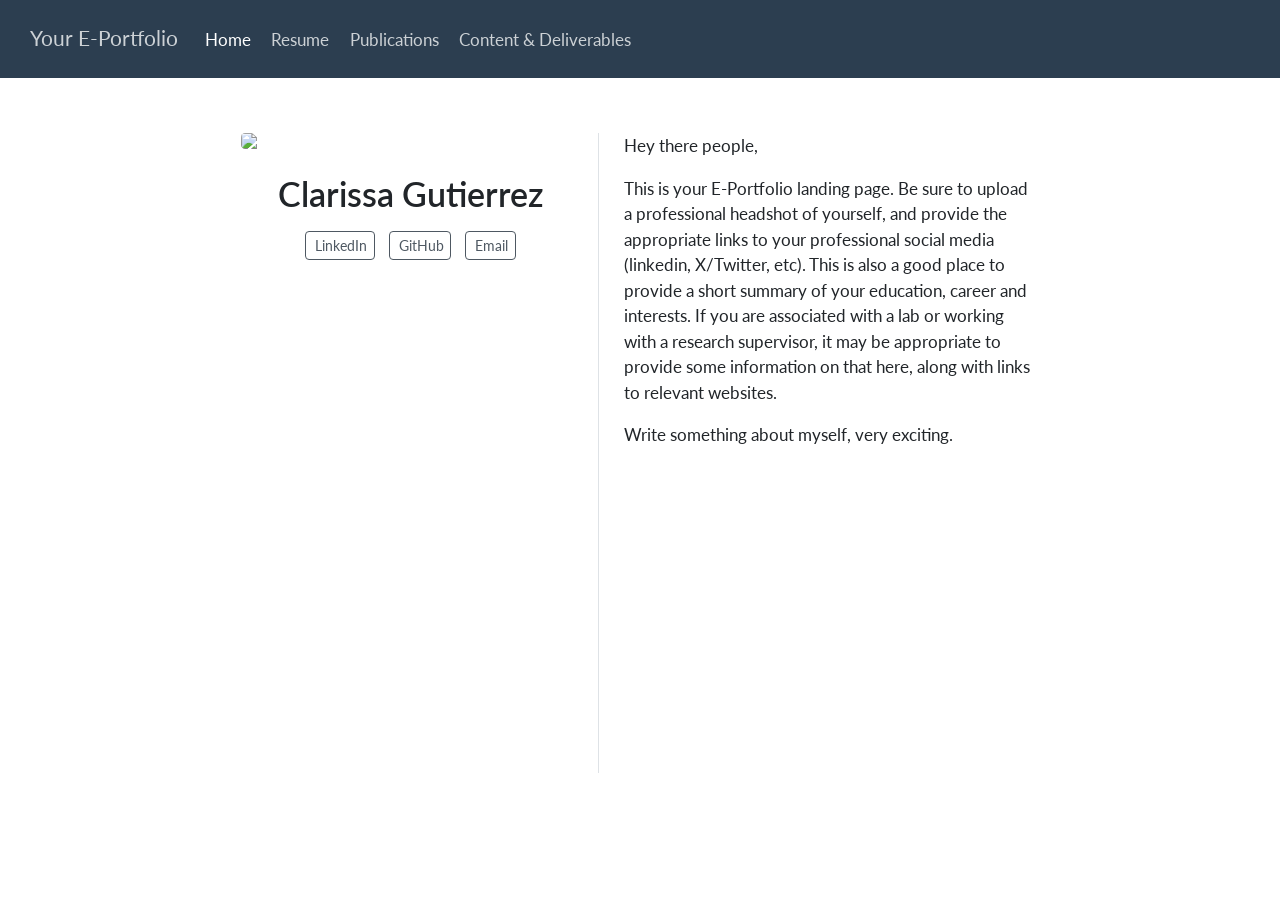
==== index.html @ 87f1e287 "JPEG from .png to .jpeg" ====
<!DOCTYPE html>
<html xmlns="http://www.w3.org/1999/xhtml" lang="en" xml:lang="en"><head>

<meta charset="utf-8">
<meta name="generator" content="quarto-1.8.27">

<meta name="viewport" content="width=device-width, initial-scale=1.0, user-scalable=yes">


<title>Clarissa Gutierrez – Your E-Portfolio</title>
<style>
code{white-space: pre-wrap;}
span.smallcaps{font-variant: small-caps;}
div.columns{display: flex; gap: min(4vw, 1.5em);}
div.column{flex: auto; overflow-x: auto;}
div.hanging-indent{margin-left: 1.5em; text-indent: -1.5em;}
ul.task-list{list-style: none;}
ul.task-list li input[type="checkbox"] {
  width: 0.8em;
  margin: 0 0.8em 0.2em -1em; /* quarto-specific, see https://github.com/quarto-dev/quarto-cli/issues/4556 */ 
  vertical-align: middle;
}
</style>


<script src="site_libs/quarto-nav/quarto-nav.js"></script>
<script src="site_libs/quarto-nav/headroom.min.js"></script>
<script src="site_libs/clipboard/clipboard.min.js"></script>
<script src="site_libs/quarto-search/autocomplete.umd.js"></script>
<script src="site_libs/quarto-search/fuse.min.js"></script>
<script src="site_libs/quarto-search/quarto-search.js"></script>
<meta name="quarto:offset" content="./">
<script src="site_libs/quarto-html/quarto.js" type="module"></script>
<script src="site_libs/quarto-html/tabsets/tabsets.js" type="module"></script>
<script src="site_libs/quarto-html/axe/axe-check.js" type="module"></script>
<script src="site_libs/quarto-html/popper.min.js"></script>
<script src="site_libs/quarto-html/tippy.umd.min.js"></script>
<link href="site_libs/quarto-html/tippy.css" rel="stylesheet">
<link href="site_libs/quarto-html/quarto-syntax-highlighting-ed96de9b727972fe78a7b5d16c58bf87.css" rel="stylesheet" id="quarto-text-highlighting-styles">
<script src="site_libs/bootstrap/bootstrap.min.js"></script>
<link href="site_libs/bootstrap/bootstrap-icons.css" rel="stylesheet">
<link href="site_libs/bootstrap/bootstrap-ffa9a6279353761231ec249df0a7fdd3.min.css" rel="stylesheet" append-hash="true" id="quarto-bootstrap" data-mode="light">
<script id="quarto-search-options" type="application/json">{
  "location": "navbar",
  "copy-button": false,
  "collapse-after": 3,
  "panel-placement": "end",
  "type": "overlay",
  "limit": 50,
  "keyboard-shortcut": [
    "f",
    "/",
    "s"
  ],
  "show-item-context": false,
  "language": {
    "search-no-results-text": "No results",
    "search-matching-documents-text": "matching documents",
    "search-copy-link-title": "Copy link to search",
    "search-hide-matches-text": "Hide additional matches",
    "search-more-match-text": "more match in this document",
    "search-more-matches-text": "more matches in this document",
    "search-clear-button-title": "Clear",
    "search-text-placeholder": "",
    "search-detached-cancel-button-title": "Cancel",
    "search-submit-button-title": "Submit",
    "search-label": "Search"
  }
}</script>


<link rel="stylesheet" href="styles.css">
</head>

<body class="nav-fixed fullcontent quarto-light">

<div id="quarto-search-results"></div>
  <header id="quarto-header" class="headroom fixed-top">
    <nav class="navbar navbar-expand-lg " data-bs-theme="dark">
      <div class="navbar-container container-fluid">
      <div class="navbar-brand-container mx-auto">
    <a class="navbar-brand" href="./index.html">
    <span class="navbar-title">Your E-Portfolio</span>
    </a>
  </div>
            <div id="quarto-search" class="" title="Search"></div>
          <button class="navbar-toggler" type="button" data-bs-toggle="collapse" data-bs-target="#navbarCollapse" aria-controls="navbarCollapse" role="menu" aria-expanded="false" aria-label="Toggle navigation" onclick="if (window.quartoToggleHeadroom) { window.quartoToggleHeadroom(); }">
  <span class="navbar-toggler-icon"></span>
</button>
          <div class="collapse navbar-collapse" id="navbarCollapse">
            <ul class="navbar-nav navbar-nav-scroll me-auto">
  <li class="nav-item">
    <a class="nav-link active" href="./index.html" aria-current="page"> 
<span class="menu-text">Home</span></a>
  </li>  
  <li class="nav-item">
    <a class="nav-link" href="./resume.html"> 
<span class="menu-text">Resume</span></a>
  </li>  
  <li class="nav-item">
    <a class="nav-link" href="./publications.html"> 
<span class="menu-text">Publications</span></a>
  </li>  
  <li class="nav-item">
    <a class="nav-link" href="./content.html"> 
<span class="menu-text">Content &amp; Deliverables</span></a>
  </li>  
</ul>
          </div> <!-- /navcollapse -->
            <div class="quarto-navbar-tools">
</div>
      </div> <!-- /container-fluid -->
    </nav>
</header>
<!-- content -->
<div id="quarto-content" class="quarto-container page-columns page-rows-contents page-layout-article page-navbar">
<!-- sidebar -->
<!-- margin-sidebar -->
    
<!-- main -->
<div class="quarto-about-trestles">
  <div class="about-entity">
    <img src="images/clarissa_fsc.png" class="about-image
  rounded " style="width: 20em;">
<header id="title-block-header" class="quarto-title-block default">
<div class="quarto-title">
<h1 class="title">Clarissa Gutierrez</h1>
</div>
<div class="quarto-title-meta">
  </div>
</header>
    <div class="about-links">
  <a href="https://www.linkedin.com/in/clarissagutierrez0812/" class="about-link" rel="" target="">
    <i class="bi bi-linkedin"></i>
     <span class="about-link-text">LinkedIn</span>
  </a>
  <a href="https://github.com/cigm99" class="about-link" rel="" target="">
    <i class="bi bi-github"></i>
     <span class="about-link-text">GitHub</span>
  </a>
  <a href="mailto:cigm99@gmail.com" class="about-link" rel="" target="">
    <i class="bi bi-envelope-at"></i>
     <span class="about-link-text">Email</span>
  </a>
</div>
  </div>
  <div class="about-contents"><main class="content" id="quarto-document-content">
<p>Hey there people,</p>
<p>This is your E-Portfolio landing page. Be sure to upload a professional headshot of yourself, and provide the appropriate links to your professional social media (linkedin, X/Twitter, etc). This is also a good place to provide a short summary of your education, career and interests. If you are associated with a lab or working with a research supervisor, it may be appropriate to provide some information on that here, along with links to relevant websites.</p>
<p>Write something about myself, very exciting.</p>


</main></div>
</div>
 <!-- /main -->
<script id="quarto-html-after-body" type="application/javascript">
  window.document.addEventListener("DOMContentLoaded", function (event) {
    const isCodeAnnotation = (el) => {
      for (const clz of el.classList) {
        if (clz.startsWith('code-annotation-')) {                     
          return true;
        }
      }
      return false;
    }
    const onCopySuccess = function(e) {
      // button target
      const button = e.trigger;
      // don't keep focus
      button.blur();
      // flash "checked"
      button.classList.add('code-copy-button-checked');
      var currentTitle = button.getAttribute("title");
      button.setAttribute("title", "Copied!");
      let tooltip;
      if (window.bootstrap) {
        button.setAttribute("data-bs-toggle", "tooltip");
        button.setAttribute("data-bs-placement", "left");
        button.setAttribute("data-bs-title", "Copied!");
        tooltip = new bootstrap.Tooltip(button, 
          { trigger: "manual", 
            customClass: "code-copy-button-tooltip",
            offset: [0, -8]});
        tooltip.show();    
      }
      setTimeout(function() {
        if (tooltip) {
          tooltip.hide();
          button.removeAttribute("data-bs-title");
          button.removeAttribute("data-bs-toggle");
          button.removeAttribute("data-bs-placement");
        }
        button.setAttribute("title", currentTitle);
        button.classList.remove('code-copy-button-checked');
      }, 1000);
      // clear code selection
      e.clearSelection();
    }
    const getTextToCopy = function(trigger) {
      const outerScaffold = trigger.parentElement.cloneNode(true);
      const codeEl = outerScaffold.querySelector('code');
      for (const childEl of codeEl.children) {
        if (isCodeAnnotation(childEl)) {
          childEl.remove();
        }
      }
      return codeEl.innerText;
    }
    const clipboard = new window.ClipboardJS('.code-copy-button:not([data-in-quarto-modal])', {
      text: getTextToCopy
    });
    clipboard.on('success', onCopySuccess);
    if (window.document.getElementById('quarto-embedded-source-code-modal')) {
      const clipboardModal = new window.ClipboardJS('.code-copy-button[data-in-quarto-modal]', {
        text: getTextToCopy,
        container: window.document.getElementById('quarto-embedded-source-code-modal')
      });
      clipboardModal.on('success', onCopySuccess);
    }
      var localhostRegex = new RegExp(/^(?:http|https):\/\/localhost\:?[0-9]*\//);
      var mailtoRegex = new RegExp(/^mailto:/);
        var filterRegex = new RegExp('/' + window.location.host + '/');
      var isInternal = (href) => {
          return filterRegex.test(href) || localhostRegex.test(href) || mailtoRegex.test(href);
      }
      // Inspect non-navigation links and adorn them if external
     var links = window.document.querySelectorAll('a[href]:not(.nav-link):not(.navbar-brand):not(.toc-action):not(.sidebar-link):not(.sidebar-item-toggle):not(.pagination-link):not(.no-external):not([aria-hidden]):not(.dropdown-item):not(.quarto-navigation-tool):not(.about-link)');
      for (var i=0; i<links.length; i++) {
        const link = links[i];
        if (!isInternal(link.href)) {
          // undo the damage that might have been done by quarto-nav.js in the case of
          // links that we want to consider external
          if (link.dataset.originalHref !== undefined) {
            link.href = link.dataset.originalHref;
          }
        }
      }
    function tippyHover(el, contentFn, onTriggerFn, onUntriggerFn) {
      const config = {
        allowHTML: true,
        maxWidth: 500,
        delay: 100,
        arrow: false,
        appendTo: function(el) {
            return el.parentElement;
        },
        interactive: true,
        interactiveBorder: 10,
        theme: 'quarto',
        placement: 'bottom-start',
      };
      if (contentFn) {
        config.content = contentFn;
      }
      if (onTriggerFn) {
        config.onTrigger = onTriggerFn;
      }
      if (onUntriggerFn) {
        config.onUntrigger = onUntriggerFn;
      }
      window.tippy(el, config); 
    }
    const noterefs = window.document.querySelectorAll('a[role="doc-noteref"]');
    for (var i=0; i<noterefs.length; i++) {
      const ref = noterefs[i];
      tippyHover(ref, function() {
        // use id or data attribute instead here
        let href = ref.getAttribute('data-footnote-href') || ref.getAttribute('href');
        try { href = new URL(href).hash; } catch {}
        const id = href.replace(/^#\/?/, "");
        const note = window.document.getElementById(id);
        if (note) {
          return note.innerHTML;
        } else {
          return "";
        }
      });
    }
    const xrefs = window.document.querySelectorAll('a.quarto-xref');
    const processXRef = (id, note) => {
      // Strip column container classes
      const stripColumnClz = (el) => {
        el.classList.remove("page-full", "page-columns");
        if (el.children) {
          for (const child of el.children) {
            stripColumnClz(child);
          }
        }
      }
      stripColumnClz(note)
      if (id === null || id.startsWith('sec-')) {
        // Special case sections, only their first couple elements
        const container = document.createElement("div");
        if (note.children && note.children.length > 2) {
          container.appendChild(note.children[0].cloneNode(true));
          for (let i = 1; i < note.children.length; i++) {
            const child = note.children[i];
            if (child.tagName === "P" && child.innerText === "") {
              continue;
            } else {
              container.appendChild(child.cloneNode(true));
              break;
            }
          }
          if (window.Quarto?.typesetMath) {
            window.Quarto.typesetMath(container);
          }
          return container.innerHTML
        } else {
          if (window.Quarto?.typesetMath) {
            window.Quarto.typesetMath(note);
          }
          return note.innerHTML;
        }
      } else {
        // Remove any anchor links if they are present
        const anchorLink = note.querySelector('a.anchorjs-link');
        if (anchorLink) {
          anchorLink.remove();
        }
        if (window.Quarto?.typesetMath) {
          window.Quarto.typesetMath(note);
        }
        if (note.classList.contains("callout")) {
          return note.outerHTML;
        } else {
          return note.innerHTML;
        }
      }
    }
    for (var i=0; i<xrefs.length; i++) {
      const xref = xrefs[i];
      tippyHover(xref, undefined, function(instance) {
        instance.disable();
        let url = xref.getAttribute('href');
        let hash = undefined; 
        if (url.startsWith('#')) {
          hash = url;
        } else {
          try { hash = new URL(url).hash; } catch {}
        }
        if (hash) {
          const id = hash.replace(/^#\/?/, "");
          const note = window.document.getElementById(id);
          if (note !== null) {
            try {
              const html = processXRef(id, note.cloneNode(true));
              instance.setContent(html);
            } finally {
              instance.enable();
              instance.show();
            }
          } else {
            // See if we can fetch this
            fetch(url.split('#')[0])
            .then(res => res.text())
            .then(html => {
              const parser = new DOMParser();
              const htmlDoc = parser.parseFromString(html, "text/html");
              const note = htmlDoc.getElementById(id);
              if (note !== null) {
                const html = processXRef(id, note);
                instance.setContent(html);
              } 
            }).finally(() => {
              instance.enable();
              instance.show();
            });
          }
        } else {
          // See if we can fetch a full url (with no hash to target)
          // This is a special case and we should probably do some content thinning / targeting
          fetch(url)
          .then(res => res.text())
          .then(html => {
            const parser = new DOMParser();
            const htmlDoc = parser.parseFromString(html, "text/html");
            const note = htmlDoc.querySelector('main.content');
            if (note !== null) {
              // This should only happen for chapter cross references
              // (since there is no id in the URL)
              // remove the first header
              if (note.children.length > 0 && note.children[0].tagName === "HEADER") {
                note.children[0].remove();
              }
              const html = processXRef(null, note);
              instance.setContent(html);
            } 
          }).finally(() => {
            instance.enable();
            instance.show();
          });
        }
      }, function(instance) {
      });
    }
        let selectedAnnoteEl;
        const selectorForAnnotation = ( cell, annotation) => {
          let cellAttr = 'data-code-cell="' + cell + '"';
          let lineAttr = 'data-code-annotation="' +  annotation + '"';
          const selector = 'span[' + cellAttr + '][' + lineAttr + ']';
          return selector;
        }
        const selectCodeLines = (annoteEl) => {
          const doc = window.document;
          const targetCell = annoteEl.getAttribute("data-target-cell");
          const targetAnnotation = annoteEl.getAttribute("data-target-annotation");
          const annoteSpan = window.document.querySelector(selectorForAnnotation(targetCell, targetAnnotation));
          const lines = annoteSpan.getAttribute("data-code-lines").split(",");
          const lineIds = lines.map((line) => {
            return targetCell + "-" + line;
          })
          let top = null;
          let height = null;
          let parent = null;
          if (lineIds.length > 0) {
              //compute the position of the single el (top and bottom and make a div)
              const el = window.document.getElementById(lineIds[0]);
              top = el.offsetTop;
              height = el.offsetHeight;
              parent = el.parentElement.parentElement;
            if (lineIds.length > 1) {
              const lastEl = window.document.getElementById(lineIds[lineIds.length - 1]);
              const bottom = lastEl.offsetTop + lastEl.offsetHeight;
              height = bottom - top;
            }
            if (top !== null && height !== null && parent !== null) {
              // cook up a div (if necessary) and position it 
              let div = window.document.getElementById("code-annotation-line-highlight");
              if (div === null) {
                div = window.document.createElement("div");
                div.setAttribute("id", "code-annotation-line-highlight");
                div.style.position = 'absolute';
                parent.appendChild(div);
              }
              div.style.top = top - 2 + "px";
              div.style.height = height + 4 + "px";
              div.style.left = 0;
              let gutterDiv = window.document.getElementById("code-annotation-line-highlight-gutter");
              if (gutterDiv === null) {
                gutterDiv = window.document.createElement("div");
                gutterDiv.setAttribute("id", "code-annotation-line-highlight-gutter");
                gutterDiv.style.position = 'absolute';
                const codeCell = window.document.getElementById(targetCell);
                const gutter = codeCell.querySelector('.code-annotation-gutter');
                gutter.appendChild(gutterDiv);
              }
              gutterDiv.style.top = top - 2 + "px";
              gutterDiv.style.height = height + 4 + "px";
            }
            selectedAnnoteEl = annoteEl;
          }
        };
        const unselectCodeLines = () => {
          const elementsIds = ["code-annotation-line-highlight", "code-annotation-line-highlight-gutter"];
          elementsIds.forEach((elId) => {
            const div = window.document.getElementById(elId);
            if (div) {
              div.remove();
            }
          });
          selectedAnnoteEl = undefined;
        };
          // Handle positioning of the toggle
      window.addEventListener(
        "resize",
        throttle(() => {
          elRect = undefined;
          if (selectedAnnoteEl) {
            selectCodeLines(selectedAnnoteEl);
          }
        }, 10)
      );
      function throttle(fn, ms) {
      let throttle = false;
      let timer;
        return (...args) => {
          if(!throttle) { // first call gets through
              fn.apply(this, args);
              throttle = true;
          } else { // all the others get throttled
              if(timer) clearTimeout(timer); // cancel #2
              timer = setTimeout(() => {
                fn.apply(this, args);
                timer = throttle = false;
              }, ms);
          }
        };
      }
        // Attach click handler to the DT
        const annoteDls = window.document.querySelectorAll('dt[data-target-cell]');
        for (const annoteDlNode of annoteDls) {
          annoteDlNode.addEventListener('click', (event) => {
            const clickedEl = event.target;
            if (clickedEl !== selectedAnnoteEl) {
              unselectCodeLines();
              const activeEl = window.document.querySelector('dt[data-target-cell].code-annotation-active');
              if (activeEl) {
                activeEl.classList.remove('code-annotation-active');
              }
              selectCodeLines(clickedEl);
              clickedEl.classList.add('code-annotation-active');
            } else {
              // Unselect the line
              unselectCodeLines();
              clickedEl.classList.remove('code-annotation-active');
            }
          });
        }
    const findCites = (el) => {
      const parentEl = el.parentElement;
      if (parentEl) {
        const cites = parentEl.dataset.cites;
        if (cites) {
          return {
            el,
            cites: cites.split(' ')
          };
        } else {
          return findCites(el.parentElement)
        }
      } else {
        return undefined;
      }
    };
    var bibliorefs = window.document.querySelectorAll('a[role="doc-biblioref"]');
    for (var i=0; i<bibliorefs.length; i++) {
      const ref = bibliorefs[i];
      const citeInfo = findCites(ref);
      if (citeInfo) {
        tippyHover(citeInfo.el, function() {
          var popup = window.document.createElement('div');
          citeInfo.cites.forEach(function(cite) {
            var citeDiv = window.document.createElement('div');
            citeDiv.classList.add('hanging-indent');
            citeDiv.classList.add('csl-entry');
            var biblioDiv = window.document.getElementById('ref-' + cite);
            if (biblioDiv) {
              citeDiv.innerHTML = biblioDiv.innerHTML;
            }
            popup.appendChild(citeDiv);
          });
          return popup.innerHTML;
        });
      }
    }
  });
  </script>
</div> <!-- /content -->




</body></html>
---- site_libs/quarto-html/quarto-syntax-highlighting-ed96de9b727972fe78a7b5d16c58bf87.css ----
/* quarto syntax highlight colors */
:root {
  --quarto-hl-ot-color: #003B4F;
  --quarto-hl-at-color: #657422;
  --quarto-hl-ss-color: #20794D;
  --quarto-hl-an-color: #5E5E5E;
  --quarto-hl-fu-color: #4758AB;
  --quarto-hl-st-color: #20794D;
  --quarto-hl-cf-color: #003B4F;
  --quarto-hl-op-color: #5E5E5E;
  --quarto-hl-er-color: #AD0000;
  --quarto-hl-bn-color: #AD0000;
  --quarto-hl-al-color: #AD0000;
  --quarto-hl-va-color: #111111;
  --quarto-hl-bu-color: inherit;
  --quarto-hl-ex-color: inherit;
  --quarto-hl-pp-color: #AD0000;
  --quarto-hl-in-color: #5E5E5E;
  --quarto-hl-vs-color: #20794D;
  --quarto-hl-wa-color: #5E5E5E;
  --quarto-hl-do-color: #5E5E5E;
  --quarto-hl-im-color: #00769E;
  --quarto-hl-ch-color: #20794D;
  --quarto-hl-dt-color: #AD0000;
  --quarto-hl-fl-color: #AD0000;
  --quarto-hl-co-color: #5E5E5E;
  --quarto-hl-cv-color: #5E5E5E;
  --quarto-hl-cn-color: #8f5902;
  --quarto-hl-sc-color: #5E5E5E;
  --quarto-hl-dv-color: #AD0000;
  --quarto-hl-kw-color: #003B4F;
}

/* other quarto variables */
:root {
  --quarto-font-monospace: SFMono-Regular, Menlo, Monaco, Consolas, "Liberation Mono", "Courier New", monospace;
}

/* syntax highlight based on Pandoc's rules */
pre > code.sourceCode > span {
  color: #003B4F;
}

code.sourceCode > span {
  color: #003B4F;
}

div.sourceCode,
div.sourceCode pre.sourceCode {
  color: #003B4F;
}

/* Normal */
code span {
  color: #003B4F;
}

/* Alert */
code span.al {
  color: #AD0000;
  font-style: inherit;
}

/* Annotation */
code span.an {
  color: #5E5E5E;
  font-style: inherit;
}

/* Attribute */
code span.at {
  color: #657422;
  font-style: inherit;
}

/* BaseN */
code span.bn {
  color: #AD0000;
  font-style: inherit;
}

/* BuiltIn */
code span.bu {
  font-style: inherit;
}

/* ControlFlow */
code span.cf {
  color: #003B4F;
  font-weight: bold;
  font-style: inherit;
}

/* Char */
code span.ch {
  color: #20794D;
  font-style: inherit;
}

/* Constant */
code span.cn {
  color: #8f5902;
  font-style: inherit;
}

/* Comment */
code span.co {
  color: #5E5E5E;
  font-style: inherit;
}

/* CommentVar */
code span.cv {
  color: #5E5E5E;
  font-style: italic;
}

/* Documentation */
code span.do {
  color: #5E5E5E;
  font-style: italic;
}

/* DataType */
code span.dt {
  color: #AD0000;
  font-style: inherit;
}

/* DecVal */
code span.dv {
  color: #AD0000;
  font-style: inherit;
}

/* Error */
code span.er {
  color: #AD0000;
  font-style: inherit;
}

/* Extension */
code span.ex {
  font-style: inherit;
}

/* Float */
code span.fl {
  color: #AD0000;
  font-style: inherit;
}

/* Function */
code span.fu {
  color: #4758AB;
  font-style: inherit;
}

/* Import */
code span.im {
  color: #00769E;
  font-style: inherit;
}

/* Information */
code span.in {
  color: #5E5E5E;
  font-style: inherit;
}

/* Keyword */
code span.kw {
  color: #003B4F;
  font-weight: bold;
  font-style: inherit;
}

/* Operator */
code span.op {
  color: #5E5E5E;
  font-style: inherit;
}

/* Other */
code span.ot {
  color: #003B4F;
  font-style: inherit;
}

/* Preprocessor */
code span.pp {
  color: #AD0000;
  font-style: inherit;
}

/* SpecialChar */
code span.sc {
  color: #5E5E5E;
  font-style: inherit;
}

/* SpecialString */
code span.ss {
  color: #20794D;
  font-style: inherit;
}

/* String */
code span.st {
  color: #20794D;
  font-style: inherit;
}

/* Variable */
code span.va {
  color: #111111;
  font-style: inherit;
}

/* VerbatimString */
code span.vs {
  color: #20794D;
  font-style: inherit;
}

/* Warning */
code span.wa {
  color: #5E5E5E;
  font-style: italic;
}

.prevent-inlining {
  content: "</";
}

/*# sourceMappingURL=0920dd6d7437995b8cdf7429764427b1.css.map */
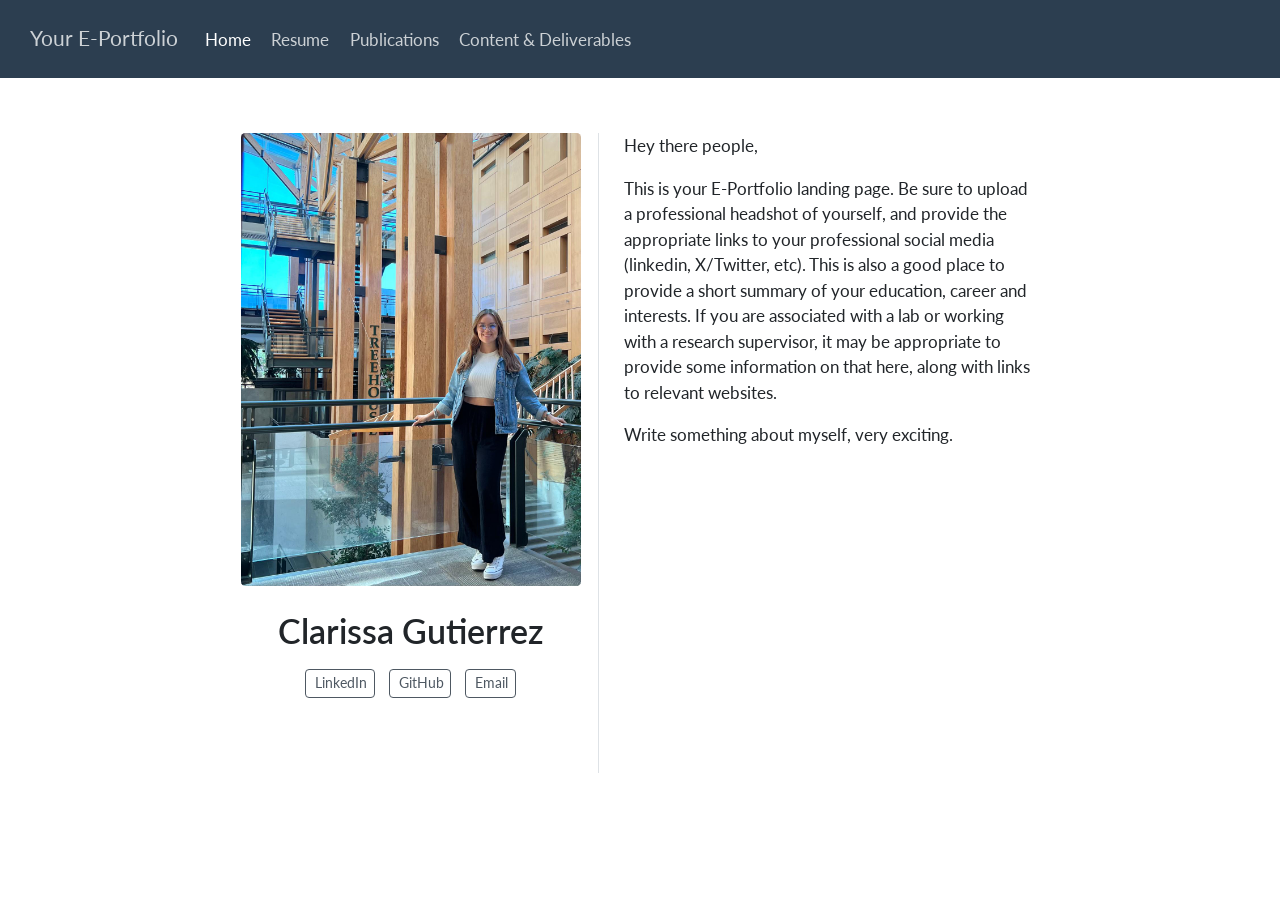
==== commit c76f3b7f: "Picture and hopefully bio changes to picture file and provisional bio" ====
--- a/index.html
+++ b/index.html
@@ -120,7 +120,7 @@
 <!-- main -->
 <div class="quarto-about-trestles">
   <div class="about-entity">
-    <img src="images/clarissa_fsc.png" class="about-image
+    <img src="images/clarissa_fsc.jpeg" class="about-image
   rounded " style="width: 20em;">
 <header id="title-block-header" class="quarto-title-block default">
 <div class="quarto-title">
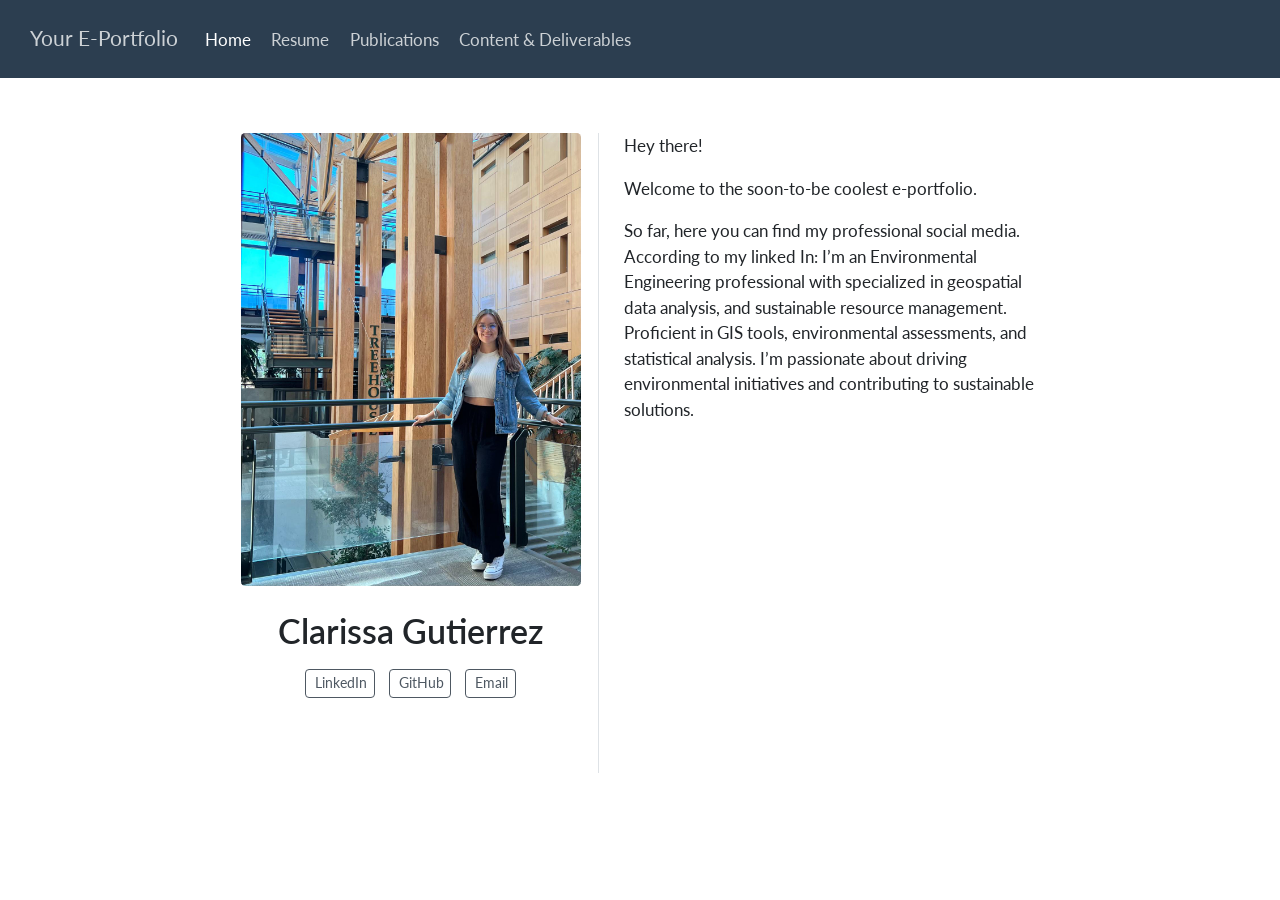
==== commit a85e708c: "Bio" ====
--- a/index.html
+++ b/index.html
@@ -145,9 +145,9 @@
 </div>
   </div>
   <div class="about-contents"><main class="content" id="quarto-document-content">
-<p>Hey there people,</p>
-<p>This is your E-Portfolio landing page. Be sure to upload a professional headshot of yourself, and provide the appropriate links to your professional social media (linkedin, X/Twitter, etc). This is also a good place to provide a short summary of your education, career and interests. If you are associated with a lab or working with a research supervisor, it may be appropriate to provide some information on that here, along with links to relevant websites.</p>
-<p>Write something about myself, very exciting.</p>
+<p>Hey there!</p>
+<p>Welcome to the soon-to-be coolest e-portfolio.</p>
+<p>So far, here you can find my professional social media. According to my linked In: I’m an Environmental Engineering professional with specialized in geospatial data analysis, and sustainable resource management. Proficient in GIS tools, environmental assessments, and statistical analysis. I’m passionate about driving environmental initiatives and contributing to sustainable solutions.</p>
 
 
 </main></div>
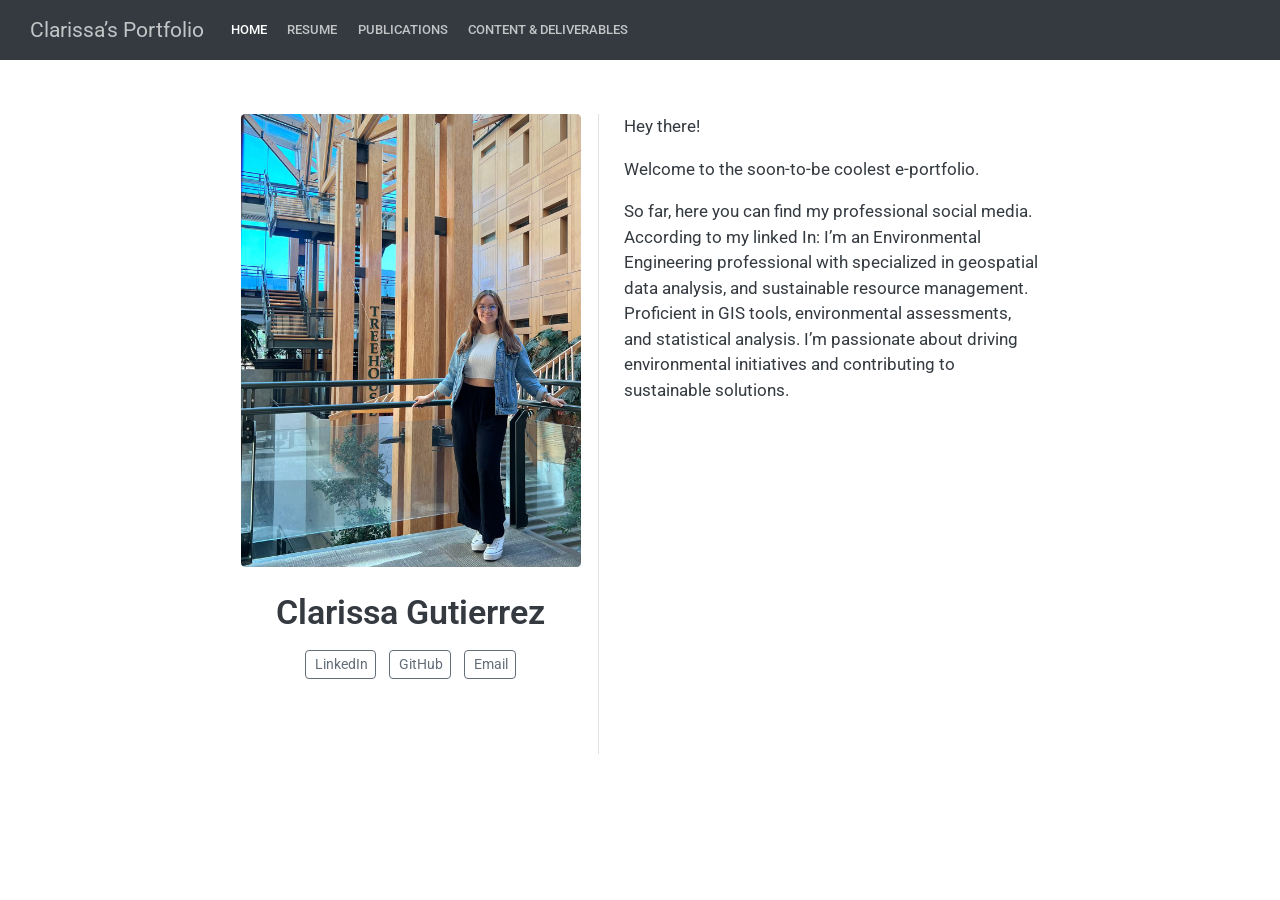
==== commit 990e2730: "Update? I think i changed the style? not sure" ====
--- a/index.html
+++ b/index.html
@@ -7,7 +7,7 @@
 <meta name="viewport" content="width=device-width, initial-scale=1.0, user-scalable=yes">
 
 
-<title>Clarissa Gutierrez – Your E-Portfolio</title>
+<title>Clarissa Gutierrez – Clarissa’s Portfolio</title>
 <style>
 code{white-space: pre-wrap;}
 span.smallcaps{font-variant: small-caps;}
@@ -39,7 +39,7 @@
 <link href="site_libs/quarto-html/quarto-syntax-highlighting-ed96de9b727972fe78a7b5d16c58bf87.css" rel="stylesheet" id="quarto-text-highlighting-styles">
 <script src="site_libs/bootstrap/bootstrap.min.js"></script>
 <link href="site_libs/bootstrap/bootstrap-icons.css" rel="stylesheet">
-<link href="site_libs/bootstrap/bootstrap-ffa9a6279353761231ec249df0a7fdd3.min.css" rel="stylesheet" append-hash="true" id="quarto-bootstrap" data-mode="light">
+<link href="site_libs/bootstrap/bootstrap-acb86da7cc94e534617b9af23b514896.min.css" rel="stylesheet" append-hash="true" id="quarto-bootstrap" data-mode="light">
 <script id="quarto-search-options" type="application/json">{
   "location": "navbar",
   "copy-button": false,
@@ -69,7 +69,7 @@
 }</script>
 
 
-<link rel="stylesheet" href="styles.css">
+<link rel="stylesheet" href="custom.css">
 </head>
 
 <body class="nav-fixed fullcontent quarto-light">
@@ -80,7 +80,7 @@
       <div class="navbar-container container-fluid">
       <div class="navbar-brand-container mx-auto">
     <a class="navbar-brand" href="./index.html">
-    <span class="navbar-title">Your E-Portfolio</span>
+    <span class="navbar-title">Clarissa’s Portfolio</span>
     </a>
   </div>
             <div id="quarto-search" class="" title="Search"></div>
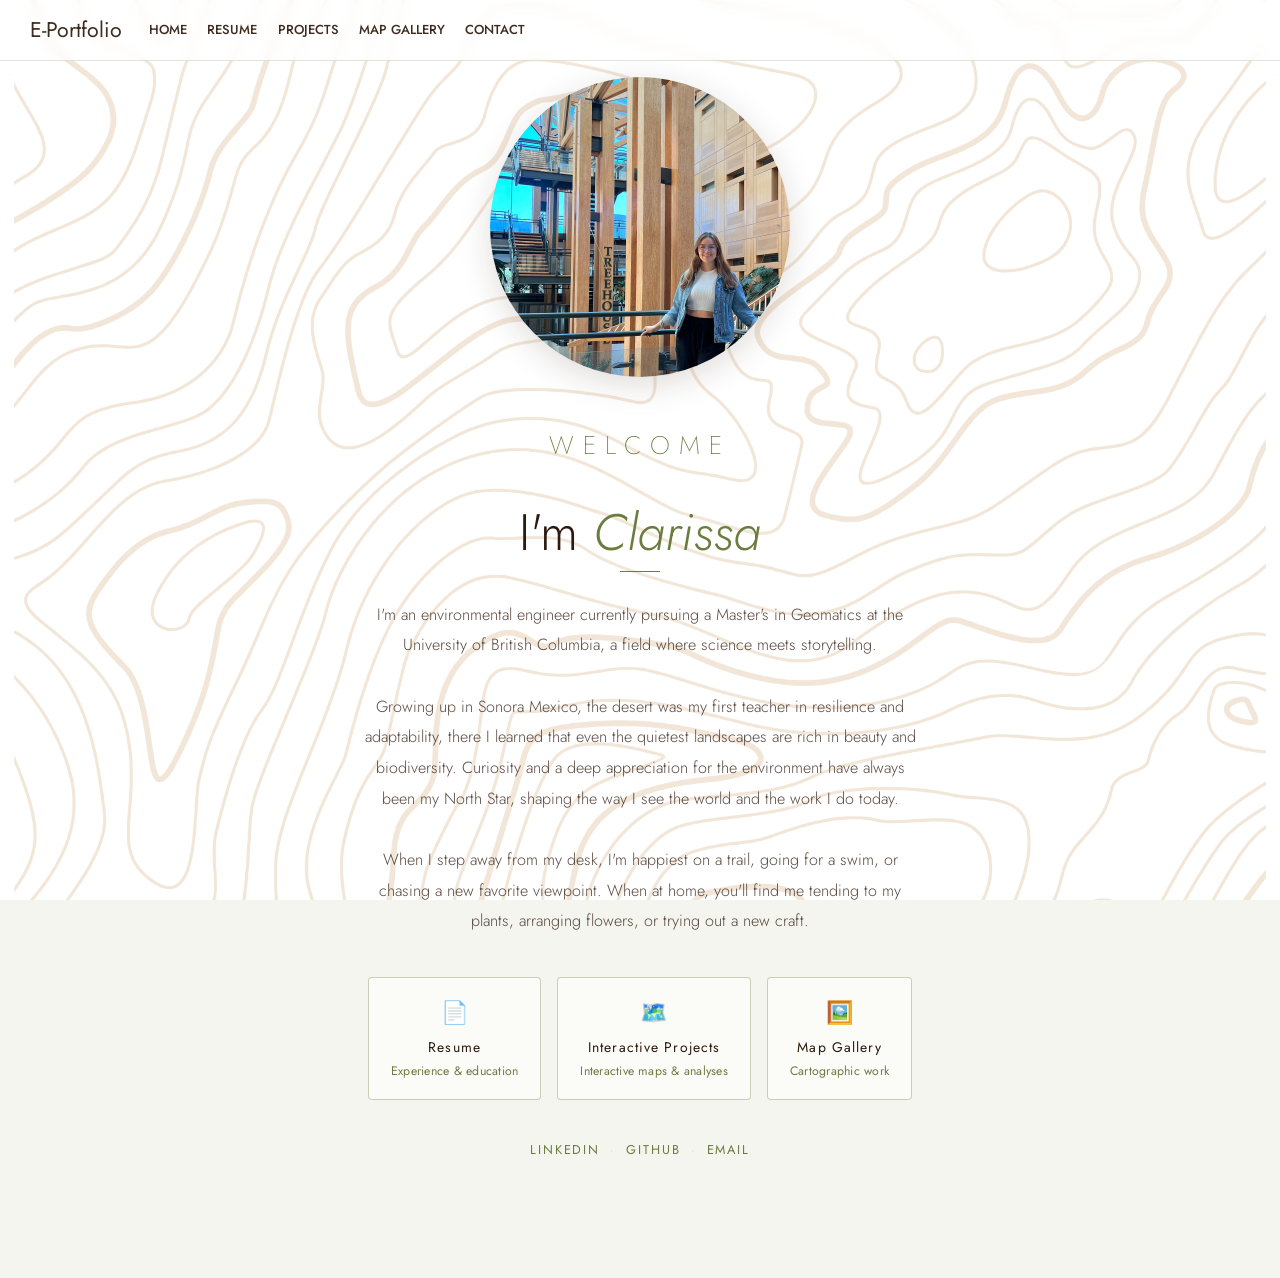
==== commit 12506f0b: "Basically everything" ====
--- a/index.html
+++ b/index.html
@@ -7,7 +7,7 @@
 <meta name="viewport" content="width=device-width, initial-scale=1.0, user-scalable=yes">
 
 
-<title>Clarissa Gutierrez – Clarissa’s Portfolio</title>
+<title>Home – E-Portfolio</title>
 <style>
 code{white-space: pre-wrap;}
 span.smallcaps{font-variant: small-caps;}
@@ -35,6 +35,7 @@
 <script src="site_libs/quarto-html/axe/axe-check.js" type="module"></script>
 <script src="site_libs/quarto-html/popper.min.js"></script>
 <script src="site_libs/quarto-html/tippy.umd.min.js"></script>
+<script src="site_libs/quarto-html/anchor.min.js"></script>
 <link href="site_libs/quarto-html/tippy.css" rel="stylesheet">
 <link href="site_libs/quarto-html/quarto-syntax-highlighting-ed96de9b727972fe78a7b5d16c58bf87.css" rel="stylesheet" id="quarto-text-highlighting-styles">
 <script src="site_libs/bootstrap/bootstrap.min.js"></script>
@@ -80,7 +81,7 @@
       <div class="navbar-container container-fluid">
       <div class="navbar-brand-container mx-auto">
     <a class="navbar-brand" href="./index.html">
-    <span class="navbar-title">Clarissa’s Portfolio</span>
+    <span class="navbar-title">E-Portfolio</span>
     </a>
   </div>
             <div id="quarto-search" class="" title="Search"></div>
@@ -98,12 +99,16 @@
 <span class="menu-text">Resume</span></a>
   </li>  
   <li class="nav-item">
-    <a class="nav-link" href="./publications.html"> 
-<span class="menu-text">Publications</span></a>
+    <a class="nav-link" href="./projects.html"> 
+<span class="menu-text">Projects</span></a>
   </li>  
   <li class="nav-item">
-    <a class="nav-link" href="./content.html"> 
-<span class="menu-text">Content &amp; Deliverables</span></a>
+    <a class="nav-link" href="./work.html"> 
+<span class="menu-text">Map Gallery</span></a>
+  </li>  
+  <li class="nav-item">
+    <a class="nav-link" href="./contact.html"> 
+<span class="menu-text">Contact</span></a>
   </li>  
 </ul>
           </div> <!-- /navcollapse -->
@@ -113,48 +118,105 @@
     </nav>
 </header>
 <!-- content -->
-<div id="quarto-content" class="quarto-container page-columns page-rows-contents page-layout-article page-navbar">
+<div id="quarto-content" class="quarto-container page-layout-custom page-navbar">
 <!-- sidebar -->
 <!-- margin-sidebar -->
-    
 <!-- main -->
-<div class="quarto-about-trestles">
-  <div class="about-entity">
-    <img src="images/clarissa_fsc.jpeg" class="about-image
-  rounded " style="width: 20em;">
+
 <header id="title-block-header" class="quarto-title-block default">
 <div class="quarto-title">
-<h1 class="title">Clarissa Gutierrez</h1>
+<h1 class="title">Home</h1>
 </div>
+
+
+
 <div class="quarto-title-meta">
+
+    
+  
+    
   </div>
+  
+
+
 </header>
-    <div class="about-links">
-  <a href="https://www.linkedin.com/in/clarissagutierrez0812/" class="about-link" rel="" target="">
-    <i class="bi bi-linkedin"></i>
-     <span class="about-link-text">LinkedIn</span>
-  </a>
-  <a href="https://github.com/cigm99" class="about-link" rel="" target="">
-    <i class="bi bi-github"></i>
-     <span class="about-link-text">GitHub</span>
-  </a>
-  <a href="mailto:cigm99@gmail.com" class="about-link" rel="" target="">
-    <i class="bi bi-envelope-at"></i>
-     <span class="about-link-text">Email</span>
-  </a>
-</div>
+
+
+<section class="home-hero">
+
+  <!-- Photo -->
+  <div class="home-photo">
+    <img src="images/clarissa_fsc.jpeg" alt="Clarissa Gutierrez">
   </div>
-  <div class="about-contents"><main class="content" id="quarto-document-content">
-<p>Hey there!</p>
-<p>Welcome to the soon-to-be coolest e-portfolio.</p>
-<p>So far, here you can find my professional social media. According to my linked In: I’m an Environmental Engineering professional with specialized in geospatial data analysis, and sustainable resource management. Proficient in GIS tools, environmental assessments, and statistical analysis. I’m passionate about driving environmental initiatives and contributing to sustainable solutions.</p>
-
-
-</main></div>
-</div>
- <!-- /main -->
+
+  <!-- Text -->
+  <div class="home-text">
+
+    <p class="home-greeting">WELCOME</p>
+
+    <h1 class="home-name"> I'm <em> Clarissa</em></h1>
+
+    <div class="home-divider"></div>
+
+    <p class="home-bio">
+      I'm an environmental engineer currently pursuing a Master's in Geomatics at the University of British Columbia, a field where science meets storytelling.
+      <br><br>
+      Growing up in Sonora Mexico, the desert was my first teacher in resilience and adaptability, there I learned that even the quietest landscapes are rich in beauty and biodiversity. Curiosity and a deep appreciation for the environment have always been my North Star, shaping the way I see the world and the work I do today.
+      <br><br>
+      When I step away from my desk, I'm happiest on a trail, going for a swim, or chasing a new favorite viewpoint. When at home, you'll find me tending to my plants, arranging flowers, or trying out a new craft.
+    </p>
+
+    <!-- Navigation Cards -->
+    <div class="home-cards">
+      
+       <a href="resume.html" class="home-card">
+        <span class="card-icon">📄</span>
+        <span class="card-label">Resume</span>
+        <span class="card-desc">Experience &amp; education</span>
+      </a>
+
+      <a href="projects.html" class="home-card">
+        <span class="card-icon">🗺️</span>
+        <span class="card-label">Interactive Projects</span>
+        <span class="card-desc">Interactive maps &amp; analyses</span>
+      </a>
+
+      <a href="work.html" class="home-card">
+        <span class="card-icon">🖼️</span>
+        <span class="card-label">Map Gallery</span>
+        <span class="card-desc">Cartographic work</span>
+      </a>
+
+    
+    </div>
+
+    <!-- Social Links -->
+    <div class="home-links">
+      <a href="https://www.linkedin.com/in/clarissagutierrez0812/" target="_blank">LinkedIn</a>
+      <span class="link-sep">·</span>
+      <a href="https://github.com/cigm99" target="_blank">GitHub</a>
+      <span class="link-sep">·</span>
+      <a href="mailto:cigm99@gmail.com">Email</a>
+    </div>
+
+  </div>
+
+</section>
+<p><br>
+</p>
+
+
+
+
 <script id="quarto-html-after-body" type="application/javascript">
   window.document.addEventListener("DOMContentLoaded", function (event) {
+    const icon = "";
+    const anchorJS = new window.AnchorJS();
+    anchorJS.options = {
+      placement: 'right',
+      icon: icon
+    };
+    anchorJS.add('.anchored');
     const isCodeAnnotation = (el) => {
       for (const clz of el.classList) {
         if (clz.startsWith('code-annotation-')) {                     
--- a/custom.css
+++ b/custom.css
@@ -0,0 +1,608 @@
+/* ============================================================
+   FONTS
+   ============================================================ */
+@import url('https://fonts.googleapis.com/css2?family=Cormorant+Garamond:ital,wght@0,300;0,400;1,300;1,400&family=Jost:wght@200;300;400&display=swap');
+
+/* ============================================================
+   BACKGROUND
+   ============================================================ */
+body, html {
+  background-color: #f5f5f0 !important;
+  background-image: url("images/background.png") !important;
+  background-repeat: repeat !important;
+  background-size: cover !important;
+  background-attachment: fixed !important;
+  font-family: 'Jost', sans-serif;
+  font-weight: 300;
+}
+
+/* ============================================================
+   TRANSPARENT CONTAINERS
+   ============================================================ */
+.quarto-container,
+.page-columns,
+#quarto-content,
+.page-layout-full,
+.page-layout-article,
+main,
+.content,
+.container,
+.container-fluid,
+.container-xl,
+.container-lg {
+  background-color: transparent !important;
+}
+
+/* ============================================================
+   SEMI-TRANSPARENT CONTENT PANELS
+   (not applied on homepage — page-layout: custom)
+   ============================================================ */
+.page-layout-article .page-columns > .content,
+.page-layout-article #quarto-document-content,
+.page-layout-article article,
+.page-layout-full .page-columns > .content,
+.page-layout-full #quarto-document-content,
+.page-layout-full article {
+  background-color: rgba(255, 255, 255, 0.65) !important;
+  border-radius: 8px;
+  padding: 12px;
+}
+
+#quarto-sidebar,
+.sidebar {
+  background-color: rgba(255, 255, 255, 0.65) !important;
+}
+
+.navbar {
+  background-color: rgba(255, 255, 255, 0.65) !important;
+  backdrop-filter: blur(6px);
+  border-bottom: 1px solid rgba(107, 124, 63, 0.2);
+}
+
+/* ============================================================
+   RICH BROWN TEXT - ALL ELEMENTS
+   ============================================================ */
+* {
+  color: #3d2b1f !important;
+}
+
+h1, h2, h3, h4, h5, h6, strong, b {
+  color: #6b7c3f !important;
+}
+
+/* ============================================================
+   LINKS
+   ============================================================ */
+a, .navbar-brand, .navbar-nav .nav-link {
+  color: #6b7c3f !important;
+}
+
+a:hover, .navbar-nav .nav-link:hover {
+  color: #4a5a2a !important;
+}
+
+/* ============================================================
+   TOC
+   ============================================================ */
+#TOC a,
+nav[role="doc-toc"] a {
+  color: #6b7c3f !important;
+  text-decoration: none !important;
+}
+
+#TOC a:hover,
+nav[role="doc-toc"] a:hover {
+  color: #2c1a0e !important;
+}
+
+#TOC a.active,
+nav[role="doc-toc"] a.active {
+  color: #2c1a0e !important;
+  font-weight: bold !important;
+  border-left: 3px solid #6b7c3f !important;
+  background-color: transparent !important;
+}
+
+.nav-link.active,
+.nav-link:focus {
+  color: #2c1a0e !important;
+}
+
+/* ============================================================
+   HOMEPAGE — HERO LAYOUT
+   ============================================================ */
+
+/* Hide Quarto's auto-generated title on the homepage */
+#title-block-header {
+  display: none !important;
+}
+
+/* Remove padding on custom layout so hero fills space */
+.page-layout-custom #quarto-content {
+  padding: 0 !important;
+  margin: 0 !important;
+}
+
+.home-hero {
+  display: flex;
+  flex-direction: column;
+  align-items: center;
+  min-height: 90vh;
+  max-width: 680px;
+  margin: 0 auto;
+  padding: 60px 32px 80px;
+  opacity: 0;
+  animation: fadeUp 1s ease forwards 0.2s;
+  background: transparent !important;
+  text-align: center;
+}
+
+/* --- Photo --- */
+.home-photo {
+  margin-bottom: 50px;
+}
+
+.home-photo img {
+  width: 300px;
+  height: 300px;
+  object-fit: cover;
+  object-position: top;
+  border-radius: 50%;
+  display: block;
+  box-shadow: 0 8px 32px rgba(44, 26, 14, 0.15);
+}
+
+/* --- Text block --- */
+.home-text {
+  display: flex;
+  flex-direction: column;
+  align-items: center;
+  width: 100%;
+}
+
+/* --- Greeting label --- */
+.home-greeting {
+  font-family: 'Jost', sans-serif;
+  font-weight: 200;
+  font-size: 1.5rem;
+  letter-spacing: 0.35em;
+  text-transform: uppercase;
+  color: #6b7c3f !important;
+  margin-bottom: 5px;
+}
+
+/* --- Name --- */
+.home-name {
+  font-family: 'Jost', sans-serif !important;
+  font-weight: 300 !important;
+  font-size: clamp(2.4rem, 4vw, 4rem) !important;
+  line-height: 1.1 !important;
+  color: #2c1a0e !important;
+  margin-bottom: 10px !important;
+  border: none !important;
+  padding: 0 !important;
+}
+
+.home-name em {
+  font-style: italic;
+  color: #6b7c3f !important;
+}
+
+/* --- Divider line --- */
+.home-divider {
+  width: 40px;
+  height: 1px;
+  background: #6b7c3f;
+  margin: 0 auto 28px;
+  opacity: 0;
+  animation: expandLine 0.8s ease forwards 0.9s;
+}
+
+/* --- Bio text --- */
+.home-bio {
+  font-size: 0.95rem;
+  line-height: 1.9;
+  color: #3d2b1f !important;
+  opacity: 0.85;
+  max-width: 560px;
+  margin-bottom: 40px;
+  text-align: center;
+}
+
+/* ============================================================
+   HOMEPAGE — NAVIGATION CARDS
+   ============================================================ */
+.home-cards {
+  display: flex;
+  gap: 16px;
+  margin-bottom: 40px;
+  flex-wrap: wrap;
+  justify-content: center;
+}
+
+.home-card {
+  display: flex;
+  flex-direction: column;
+  gap: 4px;
+  padding: 18px 22px;
+  border: 1px solid rgba(107, 124, 63, 0.35);
+  background-color: rgba(255, 255, 255, 0.55) !important;
+  backdrop-filter: blur(4px);
+  text-decoration: none !important;
+  color: #3d2b1f !important;
+  transition: border-color 0.25s ease, background 0.25s ease, transform 0.2s ease;
+  min-width: 130px;
+  border-radius: 4px;
+}
+
+.home-card:hover {
+  border-color: #6b7c3f;
+  background-color: rgba(255, 255, 255, 0.8) !important;
+  transform: translateY(-2px);
+  text-decoration: none !important;
+}
+
+.card-icon {
+  font-size: 1.3rem;
+  margin-bottom: 4px;
+}
+
+.card-label {
+  font-family: 'Jost', sans-serif;
+  font-weight: 400;
+  font-size: 0.82rem;
+  letter-spacing: 0.08em;
+  color: #2c1a0e !important;
+}
+
+.card-desc {
+  font-size: 0.72rem;
+  color: #6b7c3f !important;
+  letter-spacing: 0.02em;
+}
+
+/* ============================================================
+   HOMEPAGE — SOCIAL LINKS
+   ============================================================ */
+.home-links {
+  display: flex;
+  align-items: center;
+  justify-content: center;
+  gap: 10px;
+  font-size: 0.75rem;
+  letter-spacing: 0.15em;
+  text-transform: uppercase;
+}
+
+.home-links a {
+  color: #6b7c3f !important;
+  text-decoration: none !important;
+  transition: opacity 0.2s;
+}
+
+.home-links a:hover {
+  color: #4a5a2a !important;
+  opacity: 0.7;
+}
+
+.link-sep {
+  color: #c4b49a !important;
+}
+
+/* ============================================================
+   CONTACT PAGE
+   ============================================================ */
+.contact-hero {
+  display: flex;
+  flex-direction: column;
+  align-items: center;
+  min-height: 90vh;
+  max-width: 680px;
+  margin: 0 auto;
+  padding: 80px 32px;
+  opacity: 0;
+  animation: fadeUp 1s ease forwards 0.2s;
+  background: transparent !important;
+  text-align: center;
+}
+
+.contact-greeting {
+  font-family: 'Jost', sans-serif;
+  font-weight: 200;
+  font-size: 0.72rem;
+  letter-spacing: 0.35em;
+  text-transform: uppercase;
+  color: #6b7c3f !important;
+  margin-bottom: 16px;
+}
+
+.contact-title {
+  font-family: 'Jost', sans-serif !important;
+  font-weight: 300 !important;
+  font-size: clamp(2.4rem, 4vw, 4rem) !important;
+  line-height: 1.1 !important;
+  color: #2c1a0e !important;
+  margin-bottom: 24px !important;
+  border: none !important;
+  padding: 0 !important;
+}
+
+.contact-title em {
+  font-style: italic;
+  color: #6b7c3f !important;
+}
+
+.contact-divider {
+  width: 40px;
+  height: 1px;
+  background: #6b7c3f;
+  margin: 0 auto 28px;
+  opacity: 0;
+  animation: expandLine 0.8s ease forwards 0.9s;
+}
+
+.contact-intro {
+  font-size: 0.95rem;
+  line-height: 1.9;
+  color: #3d2b1f !important;
+  opacity: 0.85;
+  max-width: 520px;
+  margin-bottom: 32px;
+}
+
+.contact-location {
+  display: flex;
+  align-items: center;
+  justify-content: center;
+  gap: 8px;
+  font-size: 0.8rem;
+  color: #6b7c3f !important;
+  letter-spacing: 0.05em;
+  margin-bottom: 48px;
+  opacity: 0.9;
+}
+
+.location-icon {
+  font-size: 1rem;
+}
+
+/* --- Contact Cards --- */
+.contact-links {
+  display: flex;
+  flex-direction: column;
+  gap: 14px;
+  width: 100%;
+  max-width: 420px;
+}
+
+.contact-card {
+  display: flex;
+  align-items: center;
+  gap: 18px;
+  padding: 18px 24px;
+  border: 1px solid rgba(107, 124, 63, 0.35);
+  background-color: rgba(255, 255, 255, 0.75) !important;
+  backdrop-filter: blur(4px);
+  border-radius: 4px;
+  text-decoration: none !important;
+  transition: border-color 0.25s ease, background 0.25s ease, transform 0.2s ease;
+}
+
+.contact-card:hover {
+  border-color: #6b7c3f;
+  background-color: rgba(255, 255, 255, 0.95) !important;
+  transform: translateY(-2px);
+}
+
+.contact-card-icon {
+  font-size: 1.3rem;
+  flex-shrink: 0;
+}
+
+.contact-card-label {
+  font-family: 'Jost', sans-serif;
+  font-weight: 400;
+  font-size: 0.78rem;
+  letter-spacing: 0.12em;
+  text-transform: uppercase;
+  color: #2c1a0e !important;
+  min-width: 70px;
+}
+
+.contact-card-value {
+  font-size: 0.88rem;
+  color: #6b7c3f !important;
+  letter-spacing: 0.02em;
+}
+
+/* ============================================================
+   MAP GALLERY
+   ============================================================ */
+.gallery-grid {
+  display: grid;
+  grid-template-columns: 1fr 1fr;
+  gap: 24px;
+  padding: 8px 0 48px;
+}
+
+.gallery-item {
+  position: relative;
+  overflow: hidden;
+  border-radius: 4px;
+  cursor: pointer;
+  background: #e8e2d8;
+  box-shadow: 0 4px 16px rgba(44, 26, 14, 0.1);
+  transition: transform 0.3s ease, box-shadow 0.3s ease;
+}
+
+.gallery-item:hover {
+  transform: translateY(-4px);
+  box-shadow: 0 8px 28px rgba(44, 26, 14, 0.18);
+}
+
+.gallery-item img {
+  width: 100%;
+  aspect-ratio: 4 / 3;
+  object-fit: cover;
+  display: block;
+  transition: transform 0.4s ease, filter 0.4s ease;
+}
+
+.gallery-item:hover img {
+  transform: scale(1.03);
+  filter: brightness(0.6);
+}
+
+.gallery-hover {
+  position: absolute;
+  bottom: 0;
+  left: 0;
+  right: 0;
+  padding: 24px 20px 20px;
+  background: linear-gradient(to top, rgba(44, 26, 14, 0.85) 0%, transparent 100%);
+  opacity: 0;
+  transform: translateY(8px);
+  transition: opacity 0.3s ease, transform 0.3s ease;
+}
+
+.gallery-item:hover .gallery-hover {
+  opacity: 1;
+  transform: translateY(0);
+}
+
+.gallery-title {
+  font-family: 'Jost', sans-serif;
+  font-size: 1.1rem;
+  font-weight: 400;
+  color: #faf7f2 !important;
+  margin-bottom: 6px;
+  line-height: 1.3;
+}
+
+.gallery-desc {
+  font-size: 0.78rem;
+  color: rgba(250, 247, 242, 0.8) !important;
+  line-height: 1.6;
+}
+
+/* ============================================================
+   LIGHTBOX
+   ============================================================ */
+.lightbox-overlay {
+  position: fixed;
+  inset: 0;
+  background: rgba(44, 26, 14, 0.85);
+  backdrop-filter: blur(6px);
+  z-index: 1000;
+  display: flex;
+  align-items: center;
+  justify-content: center;
+  opacity: 0;
+  pointer-events: none;
+  transition: opacity 0.3s ease;
+}
+
+.lightbox-overlay.active {
+  opacity: 1;
+  pointer-events: all;
+}
+
+.lightbox-inner {
+  position: relative;
+  max-width: 90vw;
+  max-height: 90vh;
+  display: flex;
+  flex-direction: column;
+  align-items: center;
+}
+
+.lightbox-img {
+  max-width: 85vw;
+  max-height: 75vh;
+  object-fit: contain;
+  border-radius: 4px;
+  box-shadow: 0 16px 48px rgba(0,0,0,0.4);
+}
+
+.lightbox-caption {
+  text-align: center;
+  padding: 16px 24px 0;
+  max-width: 640px;
+}
+
+.lightbox-title {
+  font-family: 'Jost', sans-serif;
+  font-size: 1.2rem;
+  font-weight: 400;
+  color: #faf7f2 !important;
+  margin-bottom: 6px;
+}
+
+.lightbox-desc {
+  font-size: 0.82rem;
+  color: rgba(250, 247, 242, 0.75) !important;
+  line-height: 1.7;
+}
+
+.lightbox-close {
+  position: absolute;
+  top: -40px;
+  right: 0;
+  background: none;
+  border: none;
+  color: #faf7f2 !important;
+  font-size: 1.4rem;
+  cursor: pointer;
+  opacity: 0.7;
+  transition: opacity 0.2s;
+  padding: 4px 8px;
+}
+
+.lightbox-close:hover {
+  opacity: 1;
+}
+
+
+/* ============================================================
+   ANIMATIONS
+   ============================================================ */
+@keyframes fadeUp {
+  from { opacity: 0; transform: translateY(24px); }
+  to   { opacity: 1; transform: translateY(0); }
+}
+
+@keyframes expandLine {
+  from { opacity: 0; width: 0; }
+  to   { opacity: 1; width: 40px; }
+}
+
+/* ============================================================
+   RESPONSIVE
+   ============================================================ */
+@media (max-width: 768px) {
+  .home-hero {
+    grid-template-columns: 1fr;
+    gap: 40px;
+    padding: 60px 28px;
+    min-height: unset;
+  }
+
+  .home-photo img {
+    max-width: 180px;
+    aspect-ratio: 1 / 1;
+    border-radius: 50%;
+  }
+
+  .home-cards {
+    flex-direction: column;
+  }
+
+  .contact-hero {
+    padding: 60px 24px;
+  }
+
+  .contact-links {
+    max-width: 100%;
+  }
+}
+
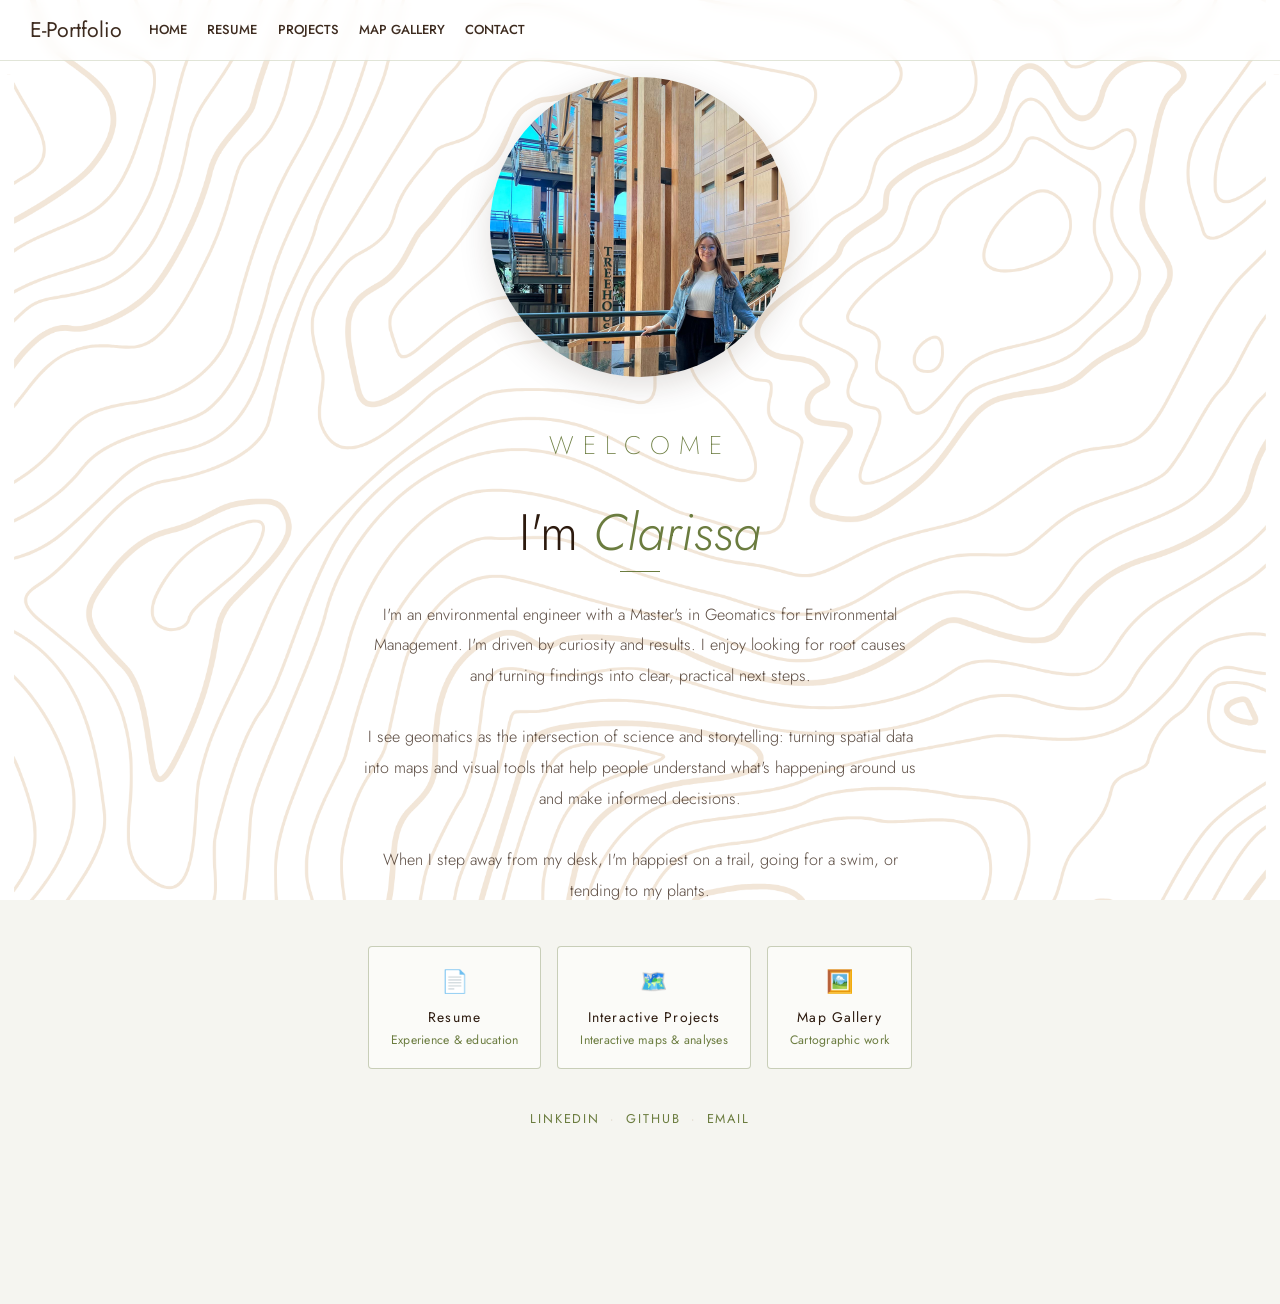
==== commit 24b8bb31: "Update to Bio Test1 check for format mistakes once its live" ====
--- a/index.html
+++ b/index.html
@@ -2,17 +2,23 @@
 <html xmlns="http://www.w3.org/1999/xhtml" lang="en" xml:lang="en"><head>
 
 <meta charset="utf-8">
-<meta name="generator" content="quarto-1.8.27">
+<meta name="generator" content="quarto-1.10.18">
 
 <meta name="viewport" content="width=device-width, initial-scale=1.0, user-scalable=yes">
 
 
 <title>Home – E-Portfolio</title>
 <style>
-code{white-space: pre-wrap;}
+/* Default styles provided by pandoc.
+** See https://pandoc.org/MANUAL.html#variables-for-html for config info.
+*/
 span.smallcaps{font-variant: small-caps;}
-div.columns{display: flex; gap: min(4vw, 1.5em);}
-div.column{flex: auto; overflow-x: auto;}
+div.columns{display: flex; gap: 1.5em;}
+div.column{flex: auto;}
+@media screen {
+div.columns{gap: min(4vw, 1.5em);}
+div.column{overflow-x: auto;}
+}
 div.hanging-indent{margin-left: 1.5em; text-indent: -1.5em;}
 ul.task-list{list-style: none;}
 ul.task-list li input[type="checkbox"] {
@@ -32,15 +38,14 @@
 <meta name="quarto:offset" content="./">
 <script src="site_libs/quarto-html/quarto.js" type="module"></script>
 <script src="site_libs/quarto-html/tabsets/tabsets.js" type="module"></script>
-<script src="site_libs/quarto-html/axe/axe-check.js" type="module"></script>
 <script src="site_libs/quarto-html/popper.min.js"></script>
 <script src="site_libs/quarto-html/tippy.umd.min.js"></script>
 <script src="site_libs/quarto-html/anchor.min.js"></script>
 <link href="site_libs/quarto-html/tippy.css" rel="stylesheet">
-<link href="site_libs/quarto-html/quarto-syntax-highlighting-ed96de9b727972fe78a7b5d16c58bf87.css" rel="stylesheet" id="quarto-text-highlighting-styles">
+<link href="site_libs/quarto-html/quarto-syntax-highlighting-64a204ab8560d761af7679ceaba22944.css" rel="stylesheet" id="quarto-text-highlighting-styles">
 <script src="site_libs/bootstrap/bootstrap.min.js"></script>
 <link href="site_libs/bootstrap/bootstrap-icons.css" rel="stylesheet">
-<link href="site_libs/bootstrap/bootstrap-acb86da7cc94e534617b9af23b514896.min.css" rel="stylesheet" append-hash="true" id="quarto-bootstrap" data-mode="light">
+<link href="site_libs/bootstrap/bootstrap-bcaea1afbde5c3fcfe46a7eae4a52071.min.css" rel="stylesheet" append-hash="true" id="quarto-bootstrap" data-mode="light">
 <script id="quarto-search-options" type="application/json">{
   "location": "navbar",
   "copy-button": false,
@@ -159,11 +164,11 @@
     <div class="home-divider"></div>
 
     <p class="home-bio">
-      I'm an environmental engineer currently pursuing a Master's in Geomatics at the University of British Columbia, a field where science meets storytelling.
-      <br><br>
-      Growing up in Sonora Mexico, the desert was my first teacher in resilience and adaptability, there I learned that even the quietest landscapes are rich in beauty and biodiversity. Curiosity and a deep appreciation for the environment have always been my North Star, shaping the way I see the world and the work I do today.
-      <br><br>
-      When I step away from my desk, I'm happiest on a trail, going for a swim, or chasing a new favorite viewpoint. When at home, you'll find me tending to my plants, arranging flowers, or trying out a new craft.
+    I'm an environmental engineer with a Master's in Geomatics for Environmental Management. I'm driven by curiosity and results. I enjoy looking for root causes and turning findings into clear, practical next steps.
+    <br><br>
+    I see geomatics as the intersection of science and storytelling: turning spatial data into maps and visual tools that help people understand what's happening around us and make informed decisions.
+    <br><br>
+    When I step away from my desk, I'm happiest on a trail, going for a swim, or tending to my plants. 
     </p>
 
     <!-- Navigation Cards -->
@@ -192,7 +197,7 @@
 
     <!-- Social Links -->
     <div class="home-links">
-      <a href="https://www.linkedin.com/in/clarissagutierrez0812/" target="_blank">LinkedIn</a>
+      <a href="https://www.linkedin.com/in/clarissagtzm/" target="_blank">LinkedIn</a>
       <span class="link-sep">·</span>
       <a href="https://github.com/cigm99" target="_blank">GitHub</a>
       <span class="link-sep">·</span>
@@ -202,6 +207,8 @@
   </div>
 
 </section>
+<p><br>
+</p>
 <p><br>
 </p>
 
--- a/site_libs/quarto-html/quarto-syntax-highlighting-64a204ab8560d761af7679ceaba22944.css
+++ b/site_libs/quarto-html/quarto-syntax-highlighting-64a204ab8560d761af7679ceaba22944.css
@@ -0,0 +1,236 @@
+/* quarto syntax highlight colors */
+:root {
+  --quarto-hl-ot-color: #003B4F;
+  --quarto-hl-at-color: #657422;
+  --quarto-hl-ss-color: #20794D;
+  --quarto-hl-an-color: #5E5E5E;
+  --quarto-hl-fu-color: #4758AB;
+  --quarto-hl-st-color: #20794D;
+  --quarto-hl-cf-color: #003B4F;
+  --quarto-hl-op-color: #5E5E5E;
+  --quarto-hl-er-color: #AD0000;
+  --quarto-hl-bn-color: #AD0000;
+  --quarto-hl-al-color: #AD0000;
+  --quarto-hl-va-color: #111111;
+  --quarto-hl-bu-color: inherit;
+  --quarto-hl-ex-color: inherit;
+  --quarto-hl-pp-color: #AD0000;
+  --quarto-hl-in-color: #5E5E5E;
+  --quarto-hl-vs-color: #20794D;
+  --quarto-hl-wa-color: #5E5E5E;
+  --quarto-hl-do-color: #5E5E5E;
+  --quarto-hl-im-color: #00769E;
+  --quarto-hl-ch-color: #20794D;
+  --quarto-hl-dt-color: #AD0000;
+  --quarto-hl-fl-color: #AD0000;
+  --quarto-hl-co-color: #5E5E5E;
+  --quarto-hl-cv-color: #5E5E5E;
+  --quarto-hl-cn-color: #8f5902;
+  --quarto-hl-sc-color: #5E5E5E;
+  --quarto-hl-dv-color: #AD0000;
+  --quarto-hl-kw-color: #003B4F;
+}
+
+/* other quarto variables */
+:root {
+  --quarto-font-monospace: SFMono-Regular, Menlo, Monaco, Consolas, "Liberation Mono", "Courier New", monospace;
+}
+
+/* syntax highlight based on Pandoc's rules */
+pre > code.sourceCode > span {
+  color: #003B4F;
+}
+
+code.sourceCode > span {
+  color: #003B4F;
+}
+
+div.sourceCode,
+div.sourceCode pre.sourceCode {
+  color: #003B4F;
+}
+
+/* Normal */
+code span {
+  color: #003B4F;
+}
+
+/* Alert */
+code span.al {
+  color: #AD0000;
+  font-style: inherit;
+}
+
+/* Annotation */
+code span.an {
+  color: #5E5E5E;
+  font-style: inherit;
+}
+
+/* Attribute */
+code span.at {
+  color: #657422;
+  font-style: inherit;
+}
+
+/* BaseN */
+code span.bn {
+  color: #AD0000;
+  font-style: inherit;
+}
+
+/* BuiltIn */
+code span.bu {
+  font-style: inherit;
+}
+
+/* ControlFlow */
+code span.cf {
+  color: #003B4F;
+  font-weight: bold;
+  font-style: inherit;
+}
+
+/* Char */
+code span.ch {
+  color: #20794D;
+  font-style: inherit;
+}
+
+/* Constant */
+code span.cn {
+  color: #8f5902;
+  font-style: inherit;
+}
+
+/* Comment */
+code span.co {
+  color: #5E5E5E;
+  font-style: inherit;
+}
+
+/* CommentVar */
+code span.cv {
+  color: #5E5E5E;
+  font-style: italic;
+}
+
+/* Documentation */
+code span.do {
+  color: #5E5E5E;
+  font-style: italic;
+}
+
+/* DataType */
+code span.dt {
+  color: #AD0000;
+  font-style: inherit;
+}
+
+/* DecVal */
+code span.dv {
+  color: #AD0000;
+  font-style: inherit;
+}
+
+/* Error */
+code span.er {
+  color: #AD0000;
+  font-style: inherit;
+}
+
+/* Extension */
+code span.ex {
+  font-style: inherit;
+}
+
+/* Float */
+code span.fl {
+  color: #AD0000;
+  font-style: inherit;
+}
+
+/* Function */
+code span.fu {
+  color: #4758AB;
+  font-style: inherit;
+}
+
+/* Import */
+code span.im {
+  color: #00769E;
+  font-style: inherit;
+}
+
+/* Information */
+code span.in {
+  color: #5E5E5E;
+  font-style: inherit;
+}
+
+/* Keyword */
+code span.kw {
+  color: #003B4F;
+  font-weight: bold;
+  font-style: inherit;
+}
+
+/* Operator */
+code span.op {
+  color: #5E5E5E;
+  font-style: inherit;
+}
+
+/* Other */
+code span.ot {
+  color: #003B4F;
+  font-style: inherit;
+}
+
+/* Preprocessor */
+code span.pp {
+  color: #AD0000;
+  font-style: inherit;
+}
+
+/* SpecialChar */
+code span.sc {
+  color: #5E5E5E;
+  font-style: inherit;
+}
+
+/* SpecialString */
+code span.ss {
+  color: #20794D;
+  font-style: inherit;
+}
+
+/* String */
+code span.st {
+  color: #20794D;
+  font-style: inherit;
+}
+
+/* Variable */
+code span.va {
+  color: #111111;
+  font-style: inherit;
+}
+
+/* VerbatimString */
+code span.vs {
+  color: #20794D;
+  font-style: inherit;
+}
+
+/* Warning */
+code span.wa {
+  color: #5E5E5E;
+  font-style: italic;
+}
+
+.prevent-inlining {
+  content: "</";
+}
+
+/*# sourceMappingURL=9d8d5bb603a83b8298b89080a598c93b.css.map */
